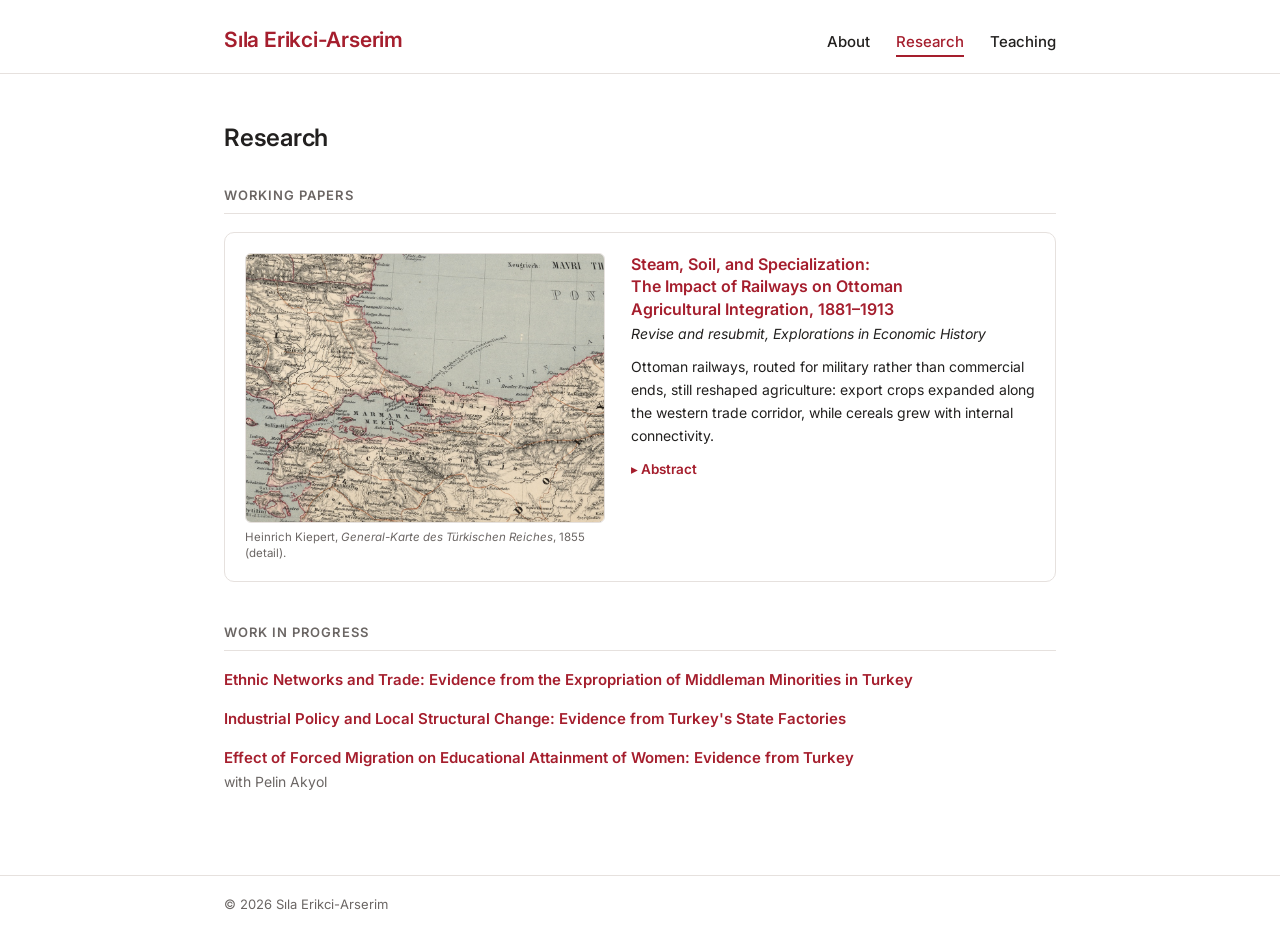
==== research.html @ 361acc43 "Search: sitemap, robots.txt, canonical links, structured name data Co-Authored-By: Claude Opus 5.5 <" ====
<!DOCTYPE html>
<html lang="en">
<head>
  <meta charset="utf-8">
  <meta name="viewport" content="width=device-width, initial-scale=1">
  <title>Research | Sıla Erikci-Arserim</title>
  <meta name="description" content="Working papers and work in progress by Sıla Erikci-Arserim.">
  <link rel="preconnect" href="https://fonts.googleapis.com">
  <link rel="preconnect" href="https://fonts.gstatic.com" crossorigin>
  <link href="https://fonts.googleapis.com/css2?family=Inter:wght@400;500;600&display=swap" rel="stylesheet">
  <link rel="stylesheet" href="styles.css?v=2026-11-16e">
  <link rel="canonical" href="https://silaerikci.github.io/research.html">
</head>
<body>

  <header class="site-header">
    <div class="wrap">
      <p class="site-name"><a href="index.html">Sıla Erikci-Arserim</a></p>
      <nav class="site-nav" aria-label="Main">
        <ul>
          <li><a href="index.html">About</a></li>
          <li><a href="research.html" aria-current="page">Research</a></li>
          <li><a href="teaching.html">Teaching</a></li>
        </ul>
      </nav>
    </div>
  </header>

  <main>
    <div class="wrap">
      <h1 class="page-title">Research</h1>

      <h2 class="section-title">Working Papers</h2>

      <!-- FEATURED CARD: map left, text right, click-to-open abstract -->
      <article class="paper-card">
        <figure class="paper-thumb">
          <a href="images/kiepert_1855_istanbul_large.jpg" target="_blank" rel="noopener">
            <img src="images/kiepert_1855_istanbul.jpg" alt="Detail of Heinrich Kiepert's 1855 map of the Ottoman Empire showing Istanbul, the Sea of Marmara and Thrace" width="360" height="270">
          </a>
          <figcaption>Heinrich Kiepert, <em>General-Karte des Türkischen Reiches</em>, 1855 (detail).</figcaption>
        </figure>
        <div class="paper-body">
          <h3 class="paper-title">Steam, Soil, and Specialization: The Impact of Railways on Ottoman Agricultural Integration, 1881&ndash;1913</h3>
          <p class="paper-meta"><em>Revise and resubmit, Explorations in Economic History</em></p>
          <!-- ONE-SENTENCE SUMMARY (draft) -->
          <p class="paper-summary">Ottoman railways, routed for military rather than commercial ends, still reshaped agriculture: export crops expanded along the western trade corridor, while cereals grew with internal connectivity.</p>
          <details class="full-abstract">
            <summary>Abstract</summary>
            <p>This paper investigates whether the Ottoman Empire&rsquo;s strategically motivated railway network&mdash;financed by foreign capital and routed for military objectives rather than commercial demand&mdash;transformed agricultural production. Combining crop&ndash;county-level data from the 1909 and 1913 agricultural censuses with a novel GIS-based measure of market access changes during the main expansion period <span class="nb">(1881&ndash;1909)</span>, I estimate the elasticity of output with respect to market access using a Poisson Pseudo-Maximum Likelihood estimator. A 1 percent increase in market access raised agricultural production by approximately 0.12 percent; instrumental variable estimates yield a modestly larger elasticity of 0.17, consistent with strategic routing through less productive regions. Decomposing market access by destination type reveals a dual structure: export-oriented crops&mdash;cotton, tobacco, and opium&mdash;expanded where railways improved access to the empire&rsquo;s western trade corridor, while cereals grew through enhanced internal connectivity and contracted where the empire&rsquo;s European-side connectivity improved. These patterns are consistent with railways serving as a key channel linking the empire&rsquo;s agricultural periphery to westward trade routes, simultaneously facilitating export specialization and domestic market integration.</p>
          </details>
        </div>
      </article>

      <h2 class="section-title">Work in Progress</h2>

      <!-- PLAIN LIST: to add a paper, copy one <article class="paper"> ... </article> block -->
      <div class="paper-list">
        <article class="paper">
          <h3 class="paper-title">Ethnic Networks and Trade: Evidence from the Expropriation of Middleman Minorities in Turkey</h3>
        </article>

        <article class="paper">
          <h3 class="paper-title">Industrial Policy and Local Structural Change: Evidence from Turkey's State Factories</h3>
        </article>

        <article class="paper">
          <h3 class="paper-title">Effect of Forced Migration on Educational Attainment of Women: Evidence from Turkey</h3>
          <p class="paper-meta">with Pelin Akyol</p>
        </article>
      </div>

    </div>
  </main>

  <footer class="site-footer">
    <div class="wrap">&copy; 2026 Sıla Erikci-Arserim</div>
  </footer>

</body>
</html>
---- styles.css ----
/* ------------------------------------------------------------------
   Sıla Erikci Arserim — personal site
   One stylesheet for every page. To change the accent colour,
   edit --accent below (it is the dark red from the CV).
------------------------------------------------------------------ */

:root {
  --accent: #a51e2d;          /* CV red: RGB(165, 30, 45) */
  --accent-dark: #7d1622;
  --text: #22201f;
  --muted: #6b6664;
  --rule: #e6e1de;
  --bg: #ffffff;
  --page-width: 880px;
}

* { box-sizing: border-box; }

html { -webkit-text-size-adjust: 100%; }

body {
  margin: 0;
  background: var(--bg);
  color: var(--text);
  font-family: 'Inter', system-ui, -apple-system, 'Segoe UI', sans-serif;
  font-size: 15px;
  line-height: 1.65;
  /* keep the footer at the bottom of the window on short pages */
  display: flex;
  flex-direction: column;
  min-height: 100vh;
}

a {
  color: var(--accent);
  text-decoration: none;
}
a:hover { color: var(--accent-dark); text-decoration: underline; }
a:focus-visible {
  outline: 2px solid var(--accent);
  outline-offset: 2px;
  border-radius: 2px;
}

.wrap {
  max-width: var(--page-width);
  margin: 0 auto;
  padding: 0 24px;
}

/* ---------- Header: name left, menu right ---------- */

.site-header { border-bottom: 1px solid var(--rule); }

.site-header .wrap {
  display: flex;
  align-items: baseline;
  justify-content: space-between;
  gap: 16px;
  padding-top: 26px;
  padding-bottom: 18px;
}

.site-name {
  margin: 0;
  font-size: 21px;
  font-weight: 600;
  letter-spacing: -0.01em;
  line-height: 1.3;
}
.site-name a { color: var(--accent); }
.site-name a:hover { text-decoration: none; color: var(--accent-dark); }

.site-nav ul {
  display: flex;
  gap: 26px;
  margin: 0;
  padding: 0;
  list-style: none;
}
.site-nav a {
  color: var(--text);
  font-size: 15px;
  font-weight: 500;
  padding-bottom: 4px;
  border-bottom: 2px solid transparent;
}
.site-nav a:hover { color: var(--accent); text-decoration: none; }
.site-nav a[aria-current="page"] {
  color: var(--accent);
  border-bottom-color: var(--accent);
}

/* ---------- About page: photo | contact | bio ---------- */

main { flex: 1 0 auto; padding: 44px 0 64px; }

/* About page: content at the top, a little more air on tall screens */
main.home { padding-top: clamp(44px, 9vh, 110px); }

.about {
  display: grid;
  grid-template-columns: 180px auto 1fr;
  column-gap: 32px;
  align-items: start;
}

.profile-pic {
  width: 180px;
  height: 180px;
  border-radius: 50%;
  object-fit: cover;
  display: block;
}

.contact {
  font-size: 14px;
  line-height: 1.6;
  padding-top: 6px;
  white-space: nowrap;
}
.contact p { margin: 0 0 12px; }

.icon-links {
  display: flex;
  gap: 10px;
  margin-top: 16px;
}
.icon-links a {
  display: inline-flex;
  align-items: center;
  justify-content: center;
  width: 32px;
  height: 32px;
  border: 1.5px solid var(--accent);
  border-radius: 6px;
  color: var(--accent);
  font-size: 13px;
  font-weight: 600;
  line-height: 1;
}
.icon-links a:hover {
  background: var(--accent);
  color: #fff;
  text-decoration: none;
}

.bio p { margin: 0 0 14px; }
.bio p:last-child { margin-bottom: 0; }

/* ---------- Research page ---------- */

.page-title {
  margin: 0 0 8px;
  font-size: 24px;
  font-weight: 600;
  letter-spacing: -0.01em;
}

.section-title {
  margin: 40px 0 18px;
  padding-bottom: 6px;
  border-bottom: 1px solid var(--rule);
  color: var(--muted);
  font-size: 13px;
  font-weight: 600;
  letter-spacing: 0.08em;
  text-transform: uppercase;
}
.section-title:first-of-type { margin-top: 28px; }

.paper { margin: 0 0 26px; }
.paper:last-child { margin-bottom: 0; }

.paper-title {
  margin: 0 0 2px;
  color: var(--accent);
  font-size: 16px;
  font-weight: 600;
  line-height: 1.4;
  text-wrap: balance;
}
.paper-meta {
  margin: 0;
  color: var(--muted);
  font-size: 14px;
}
.paper-meta em { color: var(--text); }
.paper-summary {
  margin: 8px 0 0;
  font-size: 14px;
  max-width: 68ch;
}

/* Featured paper card: map on the left, text on the right */
.paper-card {
  display: flex;
  gap: 26px;
  align-items: flex-start;
  margin: 0 0 26px;
  padding: 20px;
  border: 1px solid var(--rule);
  border-radius: 10px;
  background: #fff;
  transition: box-shadow .2s ease, border-color .2s ease;
}
.paper-card:hover {
  border-color: #d6cfcb;
  box-shadow: 0 6px 18px rgba(60, 30, 30, .08);
}
.paper-thumb {
  flex: 0 0 360px;
  display: block;
  margin: 0;
}
.paper-thumb img {
  display: block;
  width: 360px;
  height: auto;
  border: 1px solid var(--rule);
  border-radius: 6px;
}
.paper-thumb figcaption {
  margin-top: 6px;
  color: var(--muted);
  font-size: 11.5px;
  line-height: 1.4;
}
.paper-card .paper-body { flex: 1; min-width: 0; }
.paper-card .paper-summary { margin-top: 10px; }

/* Click-to-open full abstract */
.full-abstract { margin-top: 10px; }
.full-abstract summary {
  display: inline-block;
  color: var(--accent);
  font-size: 13.5px;
  font-weight: 600;
  cursor: pointer;
  list-style: none;
}
.full-abstract summary::-webkit-details-marker { display: none; }
.full-abstract summary::before { content: "\25B8\00a0"; }
.full-abstract[open] summary::before { content: "\25BE\00a0"; }
.full-abstract summary:hover { color: var(--accent-dark); }
.full-abstract p {
  margin: 8px 0 0;
  font-size: 13.5px;
  line-height: 1.65;
  max-width: 72ch;
}

/* Plain list entries (Teti-style) */
.paper-list .paper { margin-bottom: 18px; }
.paper-list .paper-title { font-size: 15px; }

@media (max-width: 720px) {
  .paper-card { flex-direction: column; gap: 16px; padding: 16px; }
  .paper-thumb { flex-basis: auto; width: 100%; }
  .paper-thumb img { width: 100%; }
}

/* Teaching: course code + name list */
.course-list {
  margin: 8px 0 0;
  padding: 0;
  list-style: none;
  font-size: 14px;
}
.course-list li { padding: 2px 0; }
.course-code {
  display: inline-block;
  min-width: 78px;
  color: var(--muted);
  font-weight: 500;
  font-variant-numeric: tabular-nums;
}

.nb { white-space: nowrap; }

/* ---------- Footer ---------- */

.site-footer {
  border-top: 1px solid var(--rule);
  color: var(--muted);
  font-size: 13px;
}
.site-footer .wrap { padding-top: 18px; padding-bottom: 28px; }

/* ---------- Phones and narrow windows ---------- */

@media (max-width: 720px) {
  .site-header .wrap {
    flex-wrap: wrap;
    padding-top: 20px;
    padding-bottom: 14px;
  }
  .site-nav ul { gap: 20px; }

  main { padding: 30px 0 48px; }

  .about {
    grid-template-columns: 120px 1fr;
    column-gap: 20px;
    row-gap: 24px;
  }
  .profile-pic { width: 120px; height: 120px; }
  .contact { white-space: normal; padding-top: 0; }
  .bio { grid-column: 1 / -1; }
}
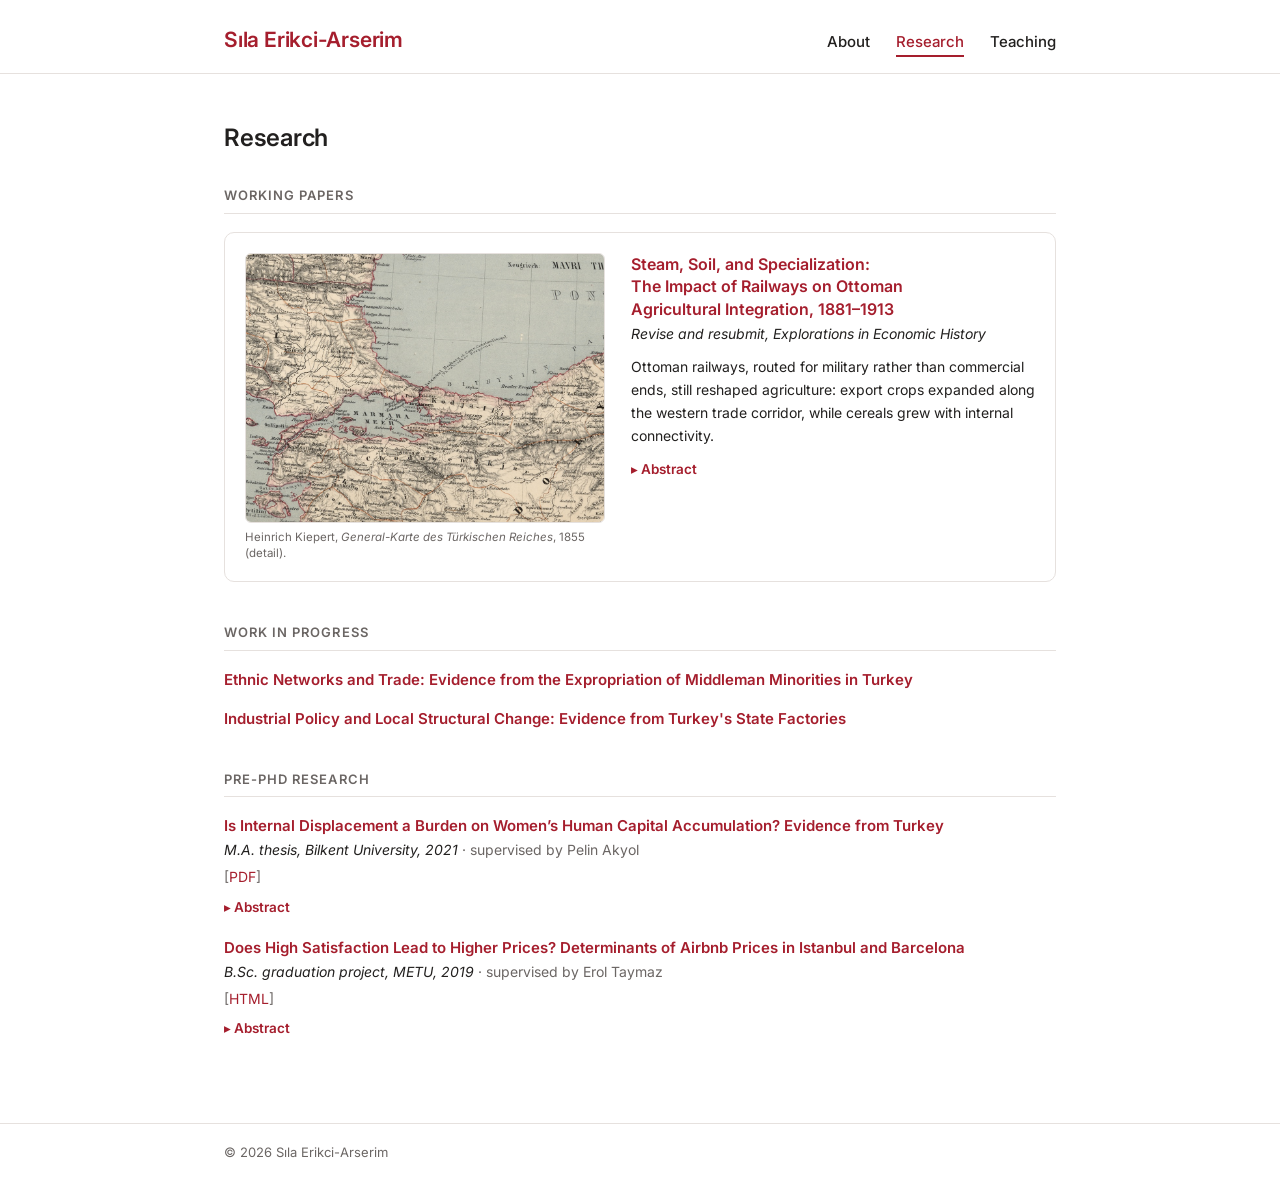
==== commit b970a981: "Research: Pre-PhD Research section (M.A. thesis, B.Sc. project) Co-Authored-By: Claude Opus 5.5 <nor" ====
--- a/research.html
+++ b/research.html
@@ -8,7 +8,7 @@
   <link rel="preconnect" href="https://fonts.googleapis.com">
   <link rel="preconnect" href="https://fonts.gstatic.com" crossorigin>
   <link href="https://fonts.googleapis.com/css2?family=Inter:wght@400;500;600&display=swap" rel="stylesheet">
-  <link rel="stylesheet" href="styles.css?v=2026-11-16e">
+  <link rel="stylesheet" href="styles.css?v=2026-11-16f">
   <link rel="canonical" href="https://silaerikci.github.io/research.html">
 </head>
 <body>
@@ -64,9 +64,30 @@
           <h3 class="paper-title">Industrial Policy and Local Structural Change: Evidence from Turkey's State Factories</h3>
         </article>
 
+      </div>
+
+      <h2 class="section-title">Pre-PhD Research</h2>
+
+      <div class="paper-list">
         <article class="paper">
-          <h3 class="paper-title">Effect of Forced Migration on Educational Attainment of Women: Evidence from Turkey</h3>
-          <p class="paper-meta">with Pelin Akyol</p>
+          <h3 class="paper-title">Is Internal Displacement a Burden on Women&rsquo;s Human Capital Accumulation? Evidence from Turkey</h3>
+          <p class="paper-meta"><em>M.A. thesis, Bilkent University, 2021</em> &middot; supervised by Pelin Akyol</p>
+          <p class="paper-links">[<a href="docs/Erikci_MA_Thesis_2021.pdf" target="_blank" rel="noopener">PDF</a>]</p>
+          <details class="full-abstract">
+            <summary>Abstract</summary>
+            <p>Over the last 35 years, Turkey has been fighting with an outlawed Kurdistan Workers&rsquo; Party (PKK) in East and Southeast Anatolia. The increasingly fierce struggle from the mid-80s to the late 90s led to thousands of internally displaced people. Using Turkey Demographic Health Survey, we define displaced women as those who migrated for security reasons from conflict regions between <span class="nb">1984&ndash;99</span> to understand the long-term impact of forced migration on the educational attainment of displaced women. Our results show that internal displacement decreases years of schooling by one year, and the detrimental effect mainly stems from the reduced level of primary and secondary school completion. We also investigate the mechanisms through which internal displacement affects educational outcomes and show that internal displacement increased the probability of working before the age of 15. We also find evidence that internal displacement decreased marriage age and increased the possibility of being in a forced marriage.</p>
+          </details>
+        </article>
+
+        <article class="paper">
+          <h3 class="paper-title">Does High Satisfaction Lead to Higher Prices? Determinants of Airbnb Prices in Istanbul and Barcelona</h3>
+          <p class="paper-meta"><em>B.Sc. graduation project, METU, 2019</em> &middot; supervised by Erol Taymaz</p>
+          <p class="paper-links">[<a href="docs/Erikci_BSc_Project_2019.html" target="_blank" rel="noopener">HTML</a>]</p>
+          <!-- ABSTRACT written for the site; the original project has no abstract -->
+          <details class="full-abstract">
+            <summary>Abstract</summary>
+            <p>Airbnb guests rate their stay on cleanliness, location, communication, accuracy, value and check-in, and these ratings summarize overall guest satisfaction. Using March 2019 listings from Inside Airbnb, I estimate how property attributes, host attributes, rental rules and review ratings relate to nightly prices in Istanbul and Barcelona, separately for private rooms and entire homes. Higher satisfaction is associated with higher prices in Barcelona but not in Istanbul, where it is unrelated to the price of entire homes and associated with slightly lower prices for private rooms. Verified host identity, superhost status, stricter cancellation policies and instant booking are generally associated with higher prices.</p>
+          </details>
         </article>
       </div>
 
--- a/styles.css
+++ b/styles.css
@@ -260,6 +260,13 @@
   .paper-thumb img { width: 100%; }
 }
 
+.paper-links {
+  margin: 4px 0 0;
+  font-size: 14px;
+  color: var(--muted);
+}
+.paper-list .full-abstract { margin-top: 6px; }
+
 /* Teaching: course code + name list */
 .course-list {
   margin: 8px 0 0;
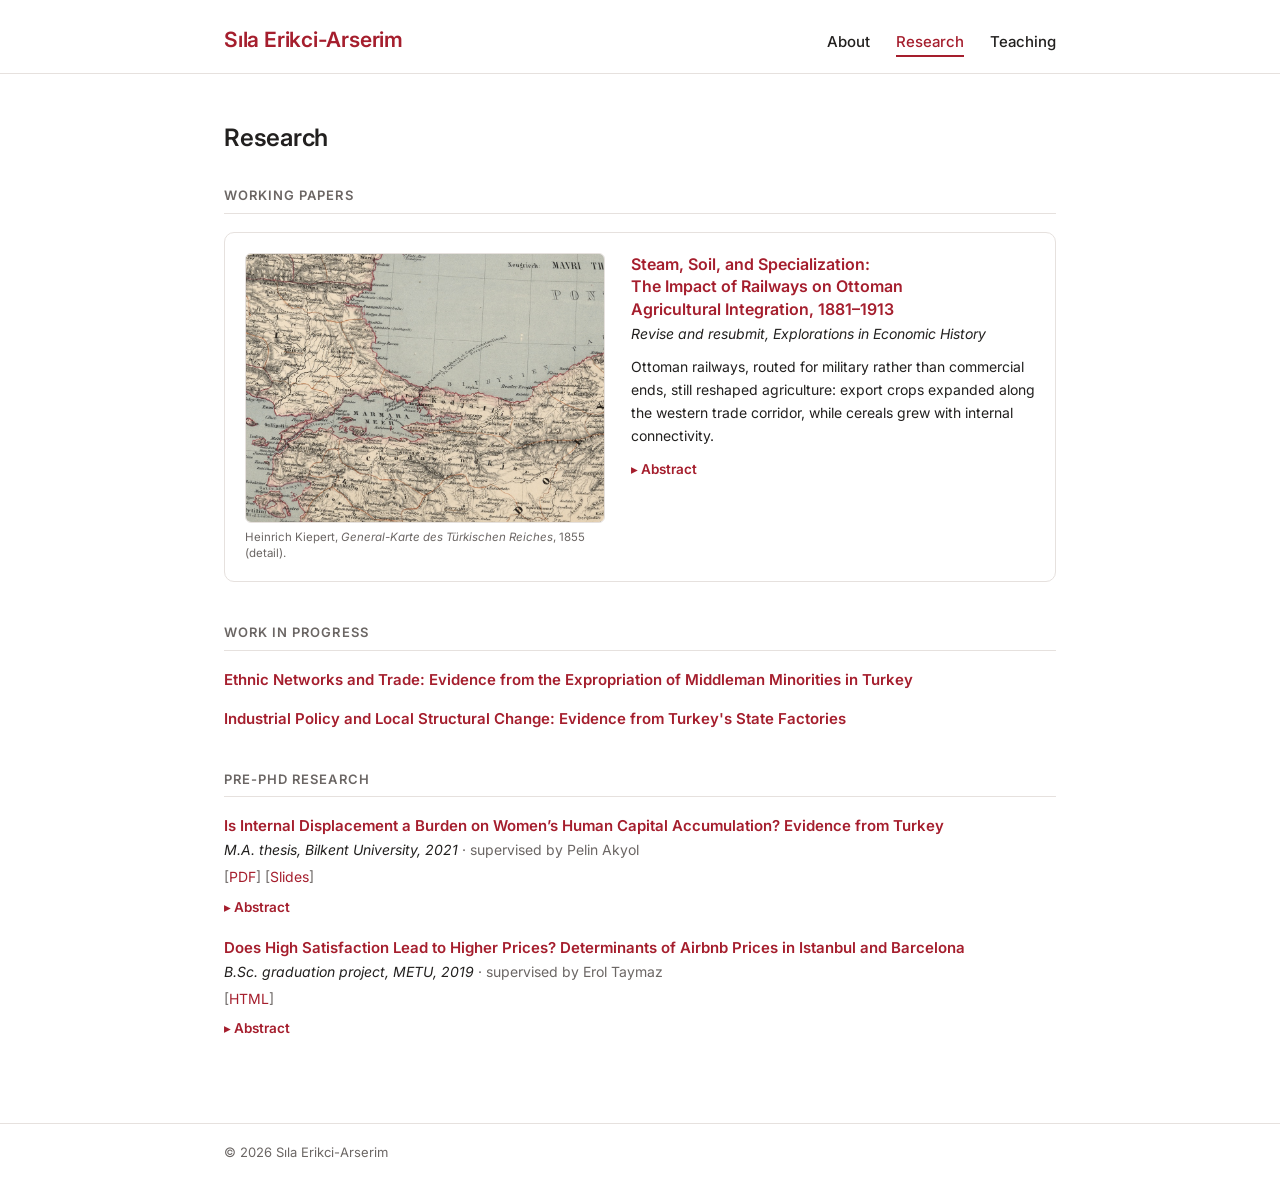
==== commit 09697c53: "Research: add M.A. thesis defense slides Co-Authored-By: Claude Opus 5.5 <noreply@anthropic.com>" ====
--- a/research.html
+++ b/research.html
@@ -72,7 +72,7 @@
         <article class="paper">
           <h3 class="paper-title">Is Internal Displacement a Burden on Women&rsquo;s Human Capital Accumulation? Evidence from Turkey</h3>
           <p class="paper-meta"><em>M.A. thesis, Bilkent University, 2021</em> &middot; supervised by Pelin Akyol</p>
-          <p class="paper-links">[<a href="docs/Erikci_MA_Thesis_2021.pdf" target="_blank" rel="noopener">PDF</a>]</p>
+          <p class="paper-links">[<a href="docs/Erikci_MA_Thesis_2021.pdf" target="_blank" rel="noopener">PDF</a>] [<a href="docs/Erikci_MA_Thesis_Slides_2021.pdf" target="_blank" rel="noopener">Slides</a>]</p>
           <details class="full-abstract">
             <summary>Abstract</summary>
             <p>Over the last 35 years, Turkey has been fighting with an outlawed Kurdistan Workers&rsquo; Party (PKK) in East and Southeast Anatolia. The increasingly fierce struggle from the mid-80s to the late 90s led to thousands of internally displaced people. Using Turkey Demographic Health Survey, we define displaced women as those who migrated for security reasons from conflict regions between <span class="nb">1984&ndash;99</span> to understand the long-term impact of forced migration on the educational attainment of displaced women. Our results show that internal displacement decreases years of schooling by one year, and the detrimental effect mainly stems from the reduced level of primary and secondary school completion. We also investigate the mechanisms through which internal displacement affects educational outcomes and show that internal displacement increased the probability of working before the age of 15. We also find evidence that internal displacement decreased marriage age and increased the possibility of being in a forced marriage.</p>
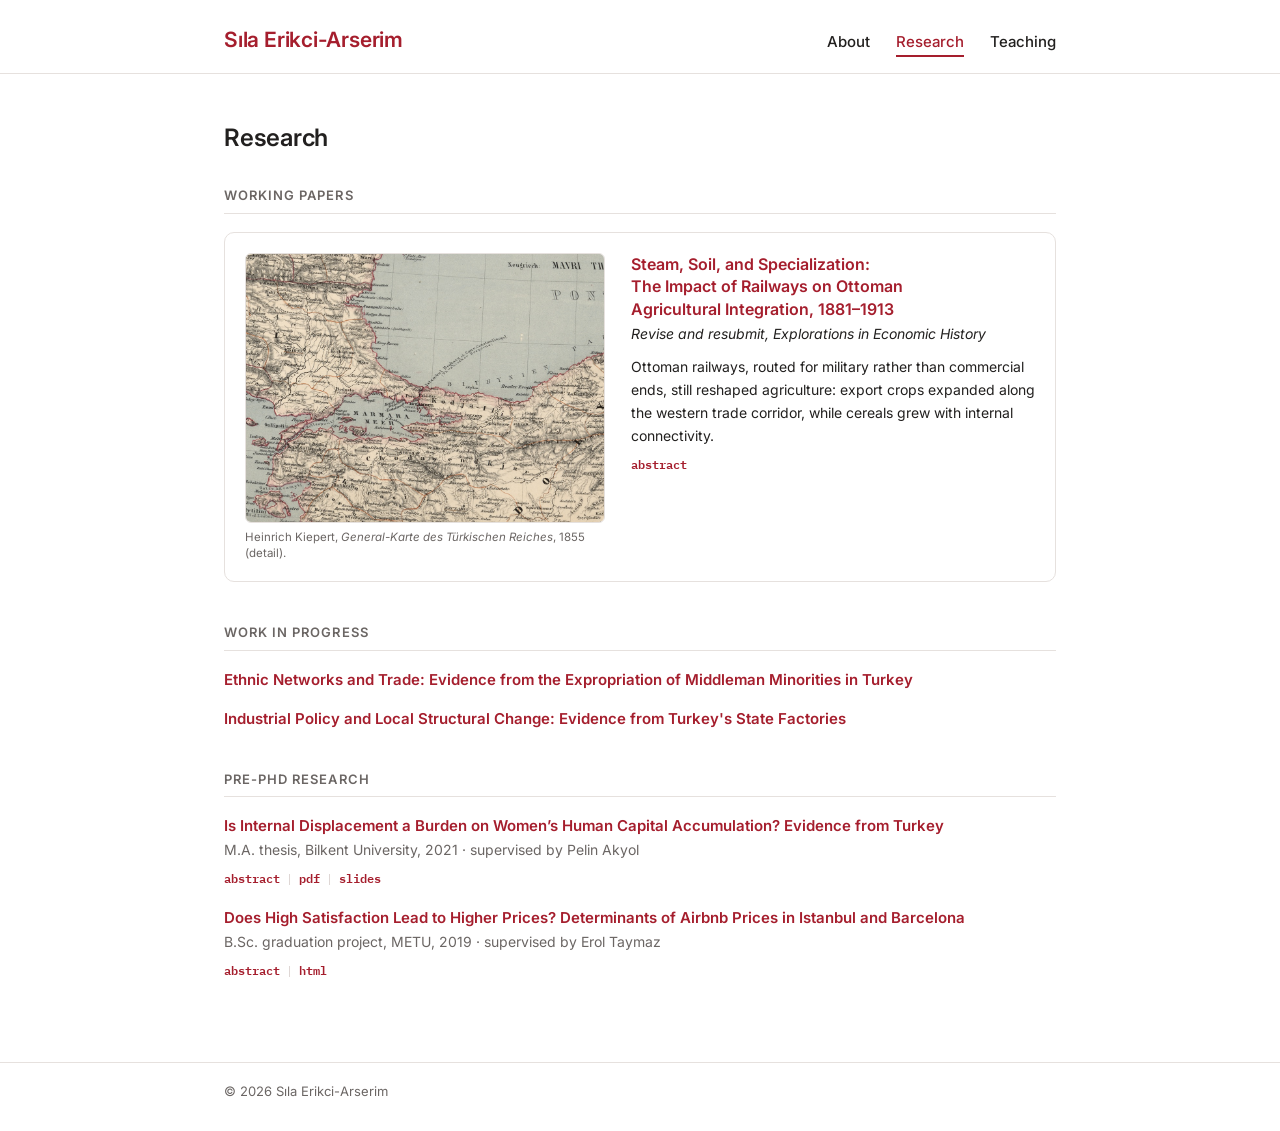
==== commit ef4d7785: "Research: Teti-style links row (IBM Plex Mono, abstract toggle); plain gray thesis/project lines Co-" ====
--- a/research.html
+++ b/research.html
@@ -7,8 +7,8 @@
   <meta name="description" content="Working papers and work in progress by Sıla Erikci-Arserim.">
   <link rel="preconnect" href="https://fonts.googleapis.com">
   <link rel="preconnect" href="https://fonts.gstatic.com" crossorigin>
-  <link href="https://fonts.googleapis.com/css2?family=Inter:wght@400;500;600&display=swap" rel="stylesheet">
-  <link rel="stylesheet" href="styles.css?v=2026-11-16f">
+  <link href="https://fonts.googleapis.com/css2?family=IBM+Plex+Mono:wght@400;600&family=Inter:wght@400;500;600&display=swap" rel="stylesheet">
+  <link rel="stylesheet" href="styles.css?v=2026-11-16g">
   <link rel="canonical" href="https://silaerikci.github.io/research.html">
 </head>
 <body>
@@ -45,10 +45,8 @@
           <p class="paper-meta"><em>Revise and resubmit, Explorations in Economic History</em></p>
           <!-- ONE-SENTENCE SUMMARY (draft) -->
           <p class="paper-summary">Ottoman railways, routed for military rather than commercial ends, still reshaped agriculture: export crops expanded along the western trade corridor, while cereals grew with internal connectivity.</p>
-          <details class="full-abstract">
-            <summary>Abstract</summary>
-            <p>This paper investigates whether the Ottoman Empire&rsquo;s strategically motivated railway network&mdash;financed by foreign capital and routed for military objectives rather than commercial demand&mdash;transformed agricultural production. Combining crop&ndash;county-level data from the 1909 and 1913 agricultural censuses with a novel GIS-based measure of market access changes during the main expansion period <span class="nb">(1881&ndash;1909)</span>, I estimate the elasticity of output with respect to market access using a Poisson Pseudo-Maximum Likelihood estimator. A 1 percent increase in market access raised agricultural production by approximately 0.12 percent; instrumental variable estimates yield a modestly larger elasticity of 0.17, consistent with strategic routing through less productive regions. Decomposing market access by destination type reveals a dual structure: export-oriented crops&mdash;cotton, tobacco, and opium&mdash;expanded where railways improved access to the empire&rsquo;s western trade corridor, while cereals grew through enhanced internal connectivity and contracted where the empire&rsquo;s European-side connectivity improved. These patterns are consistent with railways serving as a key channel linking the empire&rsquo;s agricultural periphery to westward trade routes, simultaneously facilitating export specialization and domestic market integration.</p>
-          </details>
+          <div class="pub-links"><button type="button" class="toggle-abstract" aria-expanded="false" aria-controls="abs-1">abstract</button></div>
+          <p class="abstract" id="abs-1" hidden>This paper investigates whether the Ottoman Empire&rsquo;s strategically motivated railway network&mdash;financed by foreign capital and routed for military objectives rather than commercial demand&mdash;transformed agricultural production. Combining crop&ndash;county-level data from the 1909 and 1913 agricultural censuses with a novel GIS-based measure of market access changes during the main expansion period <span class="nb">(1881&ndash;1909)</span>, I estimate the elasticity of output with respect to market access using a Poisson Pseudo-Maximum Likelihood estimator. A 1 percent increase in market access raised agricultural production by approximately 0.12 percent; instrumental variable estimates yield a modestly larger elasticity of 0.17, consistent with strategic routing through less productive regions. Decomposing market access by destination type reveals a dual structure: export-oriented crops&mdash;cotton, tobacco, and opium&mdash;expanded where railways improved access to the empire&rsquo;s western trade corridor, while cereals grew through enhanced internal connectivity and contracted where the empire&rsquo;s European-side connectivity improved. These patterns are consistent with railways serving as a key channel linking the empire&rsquo;s agricultural periphery to westward trade routes, simultaneously facilitating export specialization and domestic market integration.</p>
         </div>
       </article>
 
@@ -71,23 +69,16 @@
       <div class="paper-list">
         <article class="paper">
           <h3 class="paper-title">Is Internal Displacement a Burden on Women&rsquo;s Human Capital Accumulation? Evidence from Turkey</h3>
-          <p class="paper-meta"><em>M.A. thesis, Bilkent University, 2021</em> &middot; supervised by Pelin Akyol</p>
-          <p class="paper-links">[<a href="docs/Erikci_MA_Thesis_2021.pdf" target="_blank" rel="noopener">PDF</a>] [<a href="docs/Erikci_MA_Thesis_Slides_2021.pdf" target="_blank" rel="noopener">Slides</a>]</p>
-          <details class="full-abstract">
-            <summary>Abstract</summary>
-            <p>Over the last 35 years, Turkey has been fighting with an outlawed Kurdistan Workers&rsquo; Party (PKK) in East and Southeast Anatolia. The increasingly fierce struggle from the mid-80s to the late 90s led to thousands of internally displaced people. Using Turkey Demographic Health Survey, we define displaced women as those who migrated for security reasons from conflict regions between <span class="nb">1984&ndash;99</span> to understand the long-term impact of forced migration on the educational attainment of displaced women. Our results show that internal displacement decreases years of schooling by one year, and the detrimental effect mainly stems from the reduced level of primary and secondary school completion. We also investigate the mechanisms through which internal displacement affects educational outcomes and show that internal displacement increased the probability of working before the age of 15. We also find evidence that internal displacement decreased marriage age and increased the possibility of being in a forced marriage.</p>
-          </details>
+          <p class="paper-meta">M.A. thesis, Bilkent University, 2021 &middot; supervised by Pelin Akyol</p>
+          <div class="pub-links"><button type="button" class="toggle-abstract" aria-expanded="false" aria-controls="abs-2">abstract</button><span class="sep" aria-hidden="true">|</span><a class="text-link" href="docs/Erikci_MA_Thesis_2021.pdf" target="_blank" rel="noopener">pdf</a><span class="sep" aria-hidden="true">|</span><a class="text-link" href="docs/Erikci_MA_Thesis_Slides_2021.pdf" target="_blank" rel="noopener">slides</a></div>
+          <p class="abstract" id="abs-2" hidden>Over the last 35 years, Turkey has been fighting with an outlawed Kurdistan Workers&rsquo; Party (PKK) in East and Southeast Anatolia. The increasingly fierce struggle from the mid-80s to the late 90s led to thousands of internally displaced people. Using Turkey Demographic Health Survey, we define displaced women as those who migrated for security reasons from conflict regions between <span class="nb">1984&ndash;99</span> to understand the long-term impact of forced migration on the educational attainment of displaced women. Our results show that internal displacement decreases years of schooling by one year, and the detrimental effect mainly stems from the reduced level of primary and secondary school completion. We also investigate the mechanisms through which internal displacement affects educational outcomes and show that internal displacement increased the probability of working before the age of 15. We also find evidence that internal displacement decreased marriage age and increased the possibility of being in a forced marriage.</p>
         </article>
 
         <article class="paper">
           <h3 class="paper-title">Does High Satisfaction Lead to Higher Prices? Determinants of Airbnb Prices in Istanbul and Barcelona</h3>
-          <p class="paper-meta"><em>B.Sc. graduation project, METU, 2019</em> &middot; supervised by Erol Taymaz</p>
-          <p class="paper-links">[<a href="docs/Erikci_BSc_Project_2019.html" target="_blank" rel="noopener">HTML</a>]</p>
-          <!-- ABSTRACT written for the site; the original project has no abstract -->
-          <details class="full-abstract">
-            <summary>Abstract</summary>
-            <p>Airbnb guests rate their stay on cleanliness, location, communication, accuracy, value and check-in, and these ratings summarize overall guest satisfaction. Using March 2019 listings from Inside Airbnb, I estimate how property attributes, host attributes, rental rules and review ratings relate to nightly prices in Istanbul and Barcelona, separately for private rooms and entire homes. Higher satisfaction is associated with higher prices in Barcelona but not in Istanbul, where it is unrelated to the price of entire homes and associated with slightly lower prices for private rooms. Verified host identity, superhost status, stricter cancellation policies and instant booking are generally associated with higher prices.</p>
-          </details>
+          <p class="paper-meta">B.Sc. graduation project, METU, 2019 &middot; supervised by Erol Taymaz</p>
+          <div class="pub-links"><button type="button" class="toggle-abstract" aria-expanded="false" aria-controls="abs-3">abstract</button><span class="sep" aria-hidden="true">|</span><a class="text-link" href="docs/Erikci_BSc_Project_2019.html" target="_blank" rel="noopener">html</a></div>
+          <p class="abstract" id="abs-3" hidden>Airbnb guests rate their stay on cleanliness, location, communication, accuracy, value and check-in, and these ratings summarize overall guest satisfaction. Using March 2019 listings from Inside Airbnb, I estimate how property attributes, host attributes, rental rules and review ratings relate to nightly prices in Istanbul and Barcelona, separately for private rooms and entire homes. Higher satisfaction is associated with higher prices in Barcelona but not in Istanbul, where it is unrelated to the price of entire homes and associated with slightly lower prices for private rooms. Verified host identity, superhost status, stricter cancellation policies and instant booking are generally associated with higher prices.</p>
         </article>
       </div>
 
@@ -98,5 +89,16 @@
     <div class="wrap">&copy; 2026 Sıla Erikci-Arserim</div>
   </footer>
 
+  <script>
+    // abstract toggles (one per paper)
+    document.querySelectorAll('.toggle-abstract').forEach(function (btn) {
+      btn.addEventListener('click', function () {
+        var box = document.getElementById(btn.getAttribute('aria-controls'));
+        var open = btn.getAttribute('aria-expanded') === 'true';
+        btn.setAttribute('aria-expanded', String(!open));
+        box.hidden = open;
+      });
+    });
+  </script>
 </body>
 </html>
--- a/styles.css
+++ b/styles.css
@@ -229,25 +229,51 @@
 .paper-card .paper-body { flex: 1; min-width: 0; }
 .paper-card .paper-summary { margin-top: 10px; }
 
-/* Click-to-open full abstract */
-.full-abstract { margin-top: 10px; }
-.full-abstract summary {
-  display: inline-block;
-  color: var(--accent);
-  font-size: 13.5px;
-  font-weight: 600;
+/* Links row under each paper, Teti-style: abstract | pdf | slides */
+.pub-links {
+  margin-top: 8px;
+  display: flex;
+  flex-wrap: wrap;
+  align-items: baseline;
+  font-family: 'IBM Plex Mono', ui-monospace, monospace;
+  font-size: 11.5px;
+  font-weight: 600;
+  line-height: 1.6;
+}
+.pub-links .sep {
+  margin: 0 6px;
+  color: #d8cfcc;
+  font-weight: 400;
+}
+.text-link,
+.toggle-abstract {
+  color: var(--accent);
+  text-decoration: none;
+}
+.toggle-abstract {
+  padding: 0;
+  border: 0;
+  background: none;
+  font: inherit;
   cursor: pointer;
-  list-style: none;
-}
-.full-abstract summary::-webkit-details-marker { display: none; }
-.full-abstract summary::before { content: "\25B8\00a0"; }
-.full-abstract[open] summary::before { content: "\25BE\00a0"; }
-.full-abstract summary:hover { color: var(--accent-dark); }
-.full-abstract p {
-  margin: 8px 0 0;
-  font-size: 13.5px;
+}
+.text-link:hover,
+.toggle-abstract:hover {
+  color: var(--accent-dark);
+  text-decoration: underline;
+  text-underline-offset: 3px;
+}
+.toggle-abstract:focus-visible {
+  outline: 2px solid var(--accent);
+  outline-offset: 2px;
+  border-radius: 2px;
+}
+.abstract {
+  margin: 10px 0 0;
+  color: #4a4544;
+  font-size: 13px;
   line-height: 1.65;
-  max-width: 72ch;
+  max-width: 76ch;
 }
 
 /* Plain list entries (Teti-style) */
@@ -260,12 +286,6 @@
   .paper-thumb img { width: 100%; }
 }
 
-.paper-links {
-  margin: 4px 0 0;
-  font-size: 14px;
-  color: var(--muted);
-}
-.paper-list .full-abstract { margin-top: 6px; }
 
 /* Teaching: course code + name list */
 .course-list {
@@ -277,10 +297,11 @@
 .course-list li { padding: 2px 0; }
 .course-code {
   display: inline-block;
-  min-width: 78px;
-  color: var(--muted);
-  font-weight: 500;
-  font-variant-numeric: tabular-nums;
+  min-width: 82px;
+  color: var(--muted);
+  font-family: 'IBM Plex Mono', ui-monospace, monospace;
+  font-size: 12.5px;
+  font-weight: 600;
 }
 
 .nb { white-space: nowrap; }
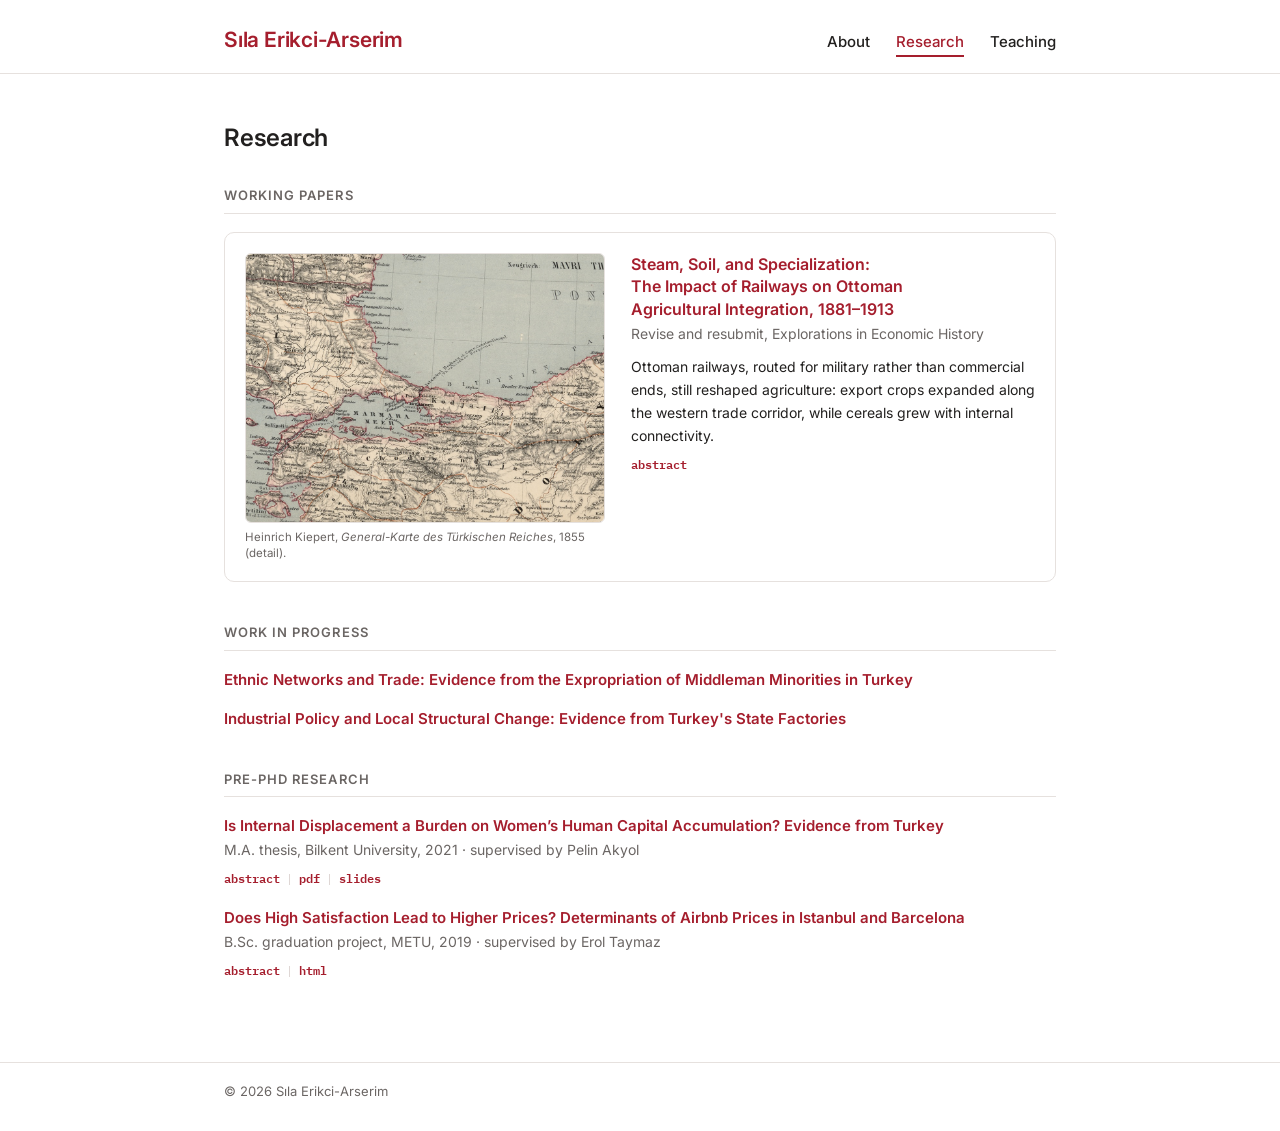
==== commit 7f07e652: "Research: plain gray status line on EEH card Co-Authored-By: Claude Opus 5.5 <noreply@anthropic.com>" ====
--- a/research.html
+++ b/research.html
@@ -42,7 +42,7 @@
         </figure>
         <div class="paper-body">
           <h3 class="paper-title">Steam, Soil, and Specialization: The Impact of Railways on Ottoman Agricultural Integration, 1881&ndash;1913</h3>
-          <p class="paper-meta"><em>Revise and resubmit, Explorations in Economic History</em></p>
+          <p class="paper-meta">Revise and resubmit, Explorations in Economic History</p>
           <!-- ONE-SENTENCE SUMMARY (draft) -->
           <p class="paper-summary">Ottoman railways, routed for military rather than commercial ends, still reshaped agriculture: export crops expanded along the western trade corridor, while cereals grew with internal connectivity.</p>
           <div class="pub-links"><button type="button" class="toggle-abstract" aria-expanded="false" aria-controls="abs-1">abstract</button></div>
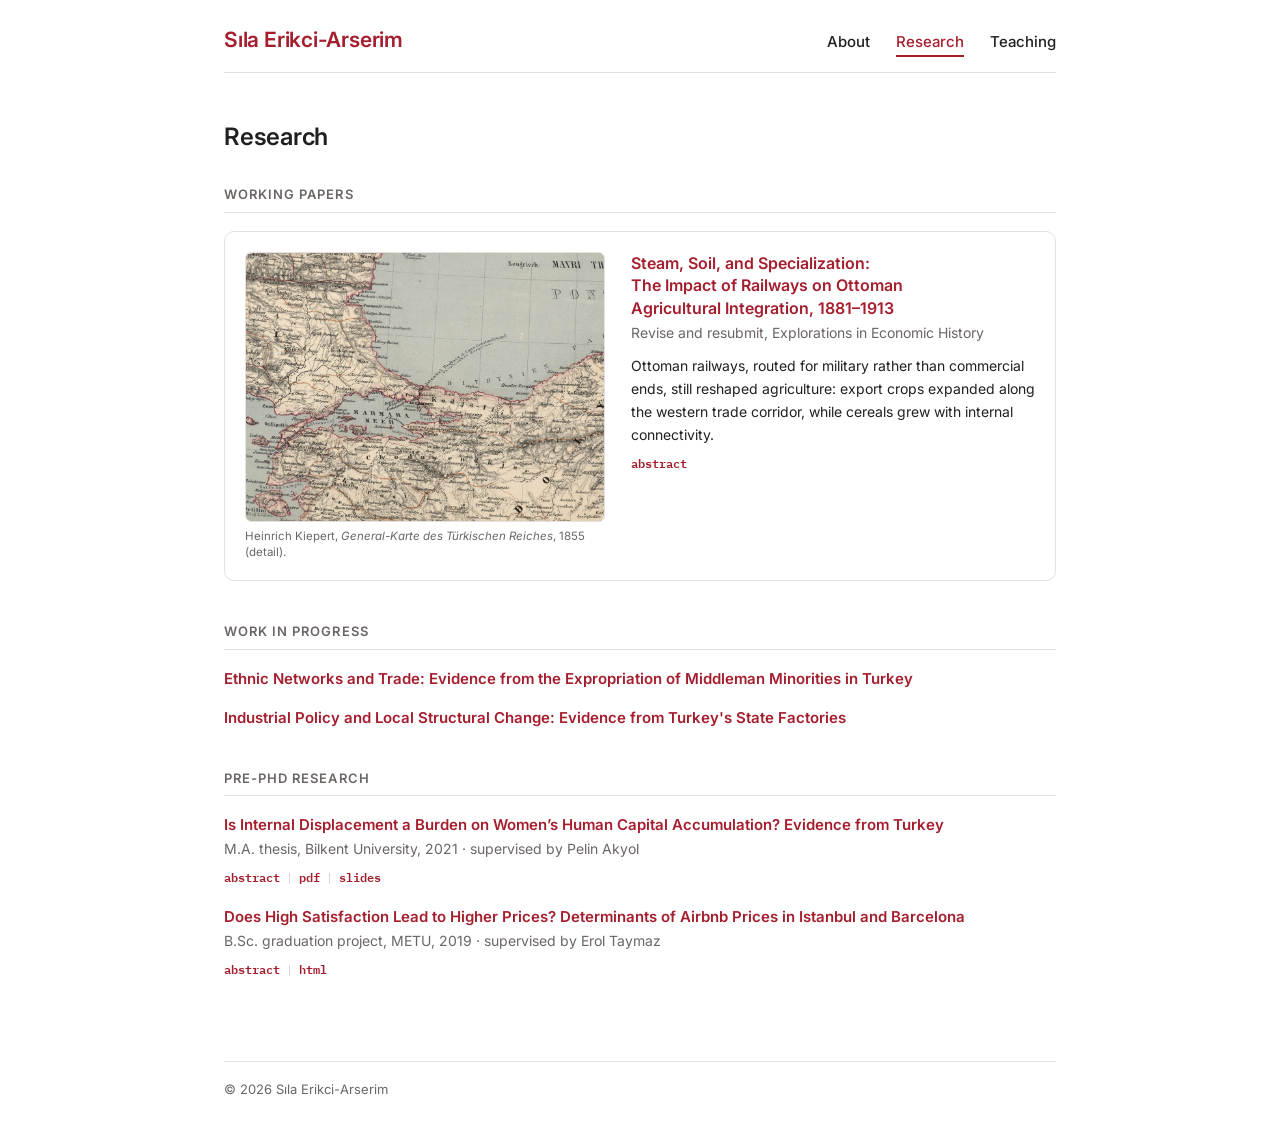
==== commit 077f3928: "Header/footer rules span the text column only Co-Authored-By: Claude Opus 5.5 <noreply@anthropic.com" ====
--- a/research.html
+++ b/research.html
@@ -8,7 +8,7 @@
   <link rel="preconnect" href="https://fonts.googleapis.com">
   <link rel="preconnect" href="https://fonts.gstatic.com" crossorigin>
   <link href="https://fonts.googleapis.com/css2?family=IBM+Plex+Mono:wght@400;600&family=Inter:wght@400;500;600&display=swap" rel="stylesheet">
-  <link rel="stylesheet" href="styles.css?v=2026-11-16g">
+  <link rel="stylesheet" href="styles.css?v=2026-11-16h">
   <link rel="canonical" href="https://silaerikci.github.io/research.html">
 </head>
 <body>
--- a/styles.css
+++ b/styles.css
@@ -50,7 +50,20 @@
 
 /* ---------- Header: name left, menu right ---------- */
 
-.site-header { border-bottom: 1px solid var(--rule); }
+/* Header and footer rules span the text column only (from the name to the menu), Teti-style */
+.site-header .wrap,
+.site-footer .wrap { position: relative; }
+.site-header .wrap::after,
+.site-footer .wrap::before {
+  content: "";
+  position: absolute;
+  left: 24px;
+  right: 24px;
+  height: 1px;
+  background: var(--rule);
+}
+.site-header .wrap::after { bottom: 0; }
+.site-footer .wrap::before { top: 0; }
 
 .site-header .wrap {
   display: flex;
@@ -309,7 +322,6 @@
 /* ---------- Footer ---------- */
 
 .site-footer {
-  border-top: 1px solid var(--rule);
   color: var(--muted);
   font-size: 13px;
 }
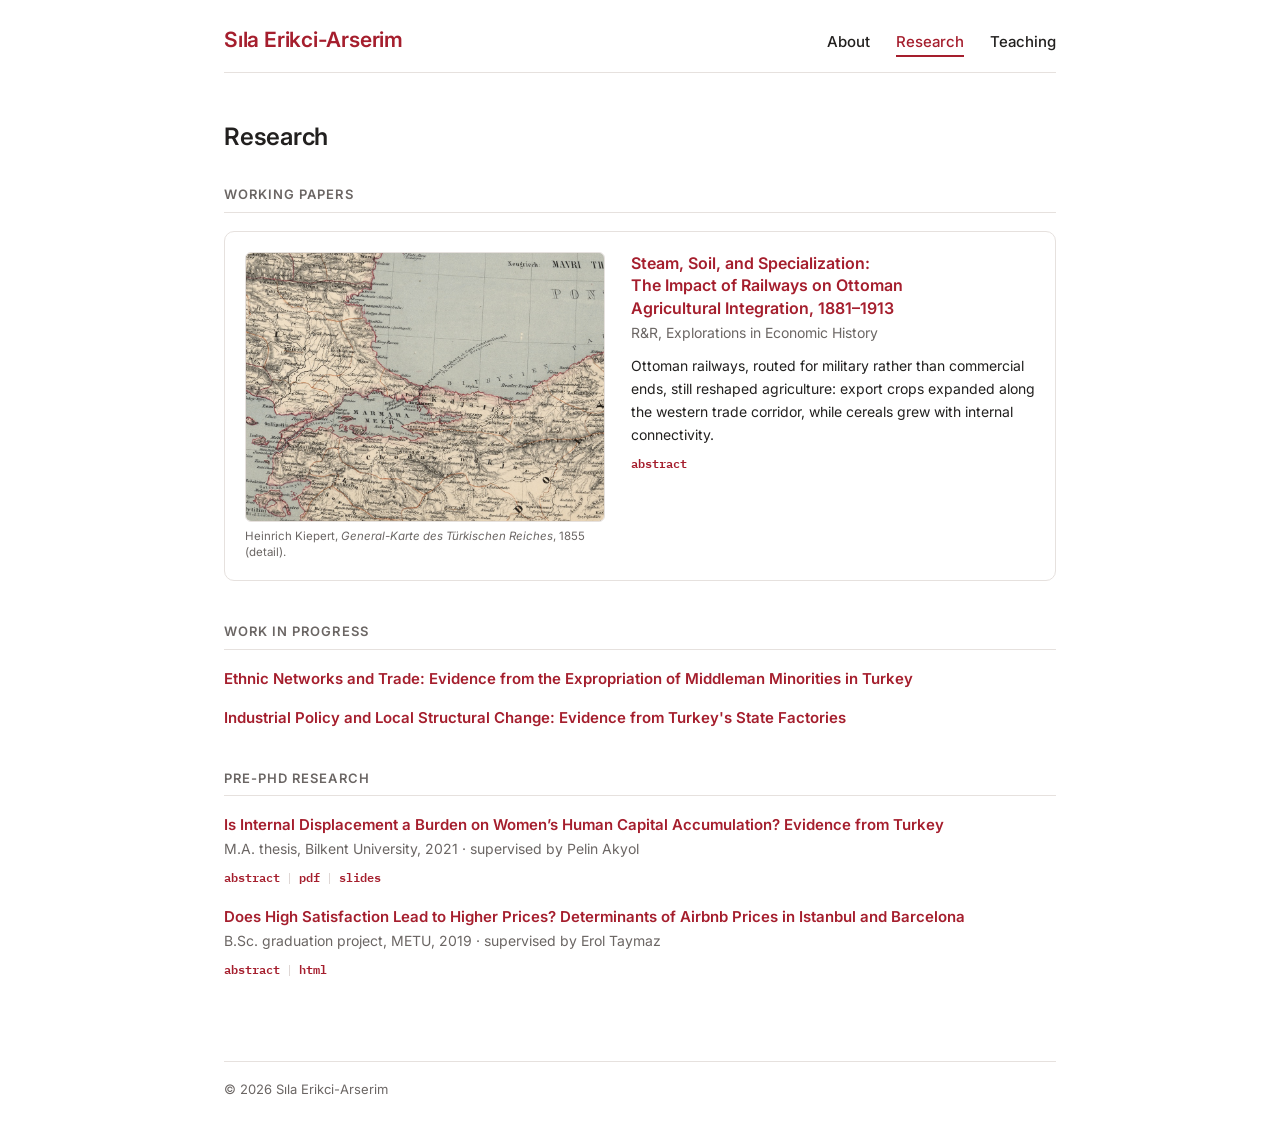
==== commit 94042a79: "Research: R&R label on EEH card Co-Authored-By: Claude Opus 5.5 <noreply@anthropic.com>" ====
--- a/research.html
+++ b/research.html
@@ -8,7 +8,7 @@
   <link rel="preconnect" href="https://fonts.googleapis.com">
   <link rel="preconnect" href="https://fonts.gstatic.com" crossorigin>
   <link href="https://fonts.googleapis.com/css2?family=IBM+Plex+Mono:wght@400;600&family=Inter:wght@400;500;600&display=swap" rel="stylesheet">
-  <link rel="stylesheet" href="styles.css?v=2026-11-16h">
+  <link rel="stylesheet" href="styles.css?v=2026-11-16i">
   <link rel="canonical" href="https://silaerikci.github.io/research.html">
 </head>
 <body>
@@ -42,7 +42,7 @@
         </figure>
         <div class="paper-body">
           <h3 class="paper-title">Steam, Soil, and Specialization: The Impact of Railways on Ottoman Agricultural Integration, 1881&ndash;1913</h3>
-          <p class="paper-meta">Revise and resubmit, Explorations in Economic History</p>
+          <p class="paper-meta">R&amp;R, Explorations in Economic History</p>
           <!-- ONE-SENTENCE SUMMARY (draft) -->
           <p class="paper-summary">Ottoman railways, routed for military rather than commercial ends, still reshaped agriculture: export crops expanded along the western trade corridor, while cereals grew with internal connectivity.</p>
           <div class="pub-links"><button type="button" class="toggle-abstract" aria-expanded="false" aria-controls="abs-1">abstract</button></div>
--- a/styles.css
+++ b/styles.css
@@ -133,6 +133,7 @@
   white-space: nowrap;
 }
 .contact p { margin: 0 0 12px; }
+.contact > p:first-child { margin-top: 0; }
 
 .icon-links {
   display: flex;
@@ -152,6 +153,7 @@
   font-weight: 600;
   line-height: 1;
 }
+.icon-links svg { width: 17px; height: 17px; display: block; }
 .icon-links a:hover {
   background: var(--accent);
   color: #fff;
